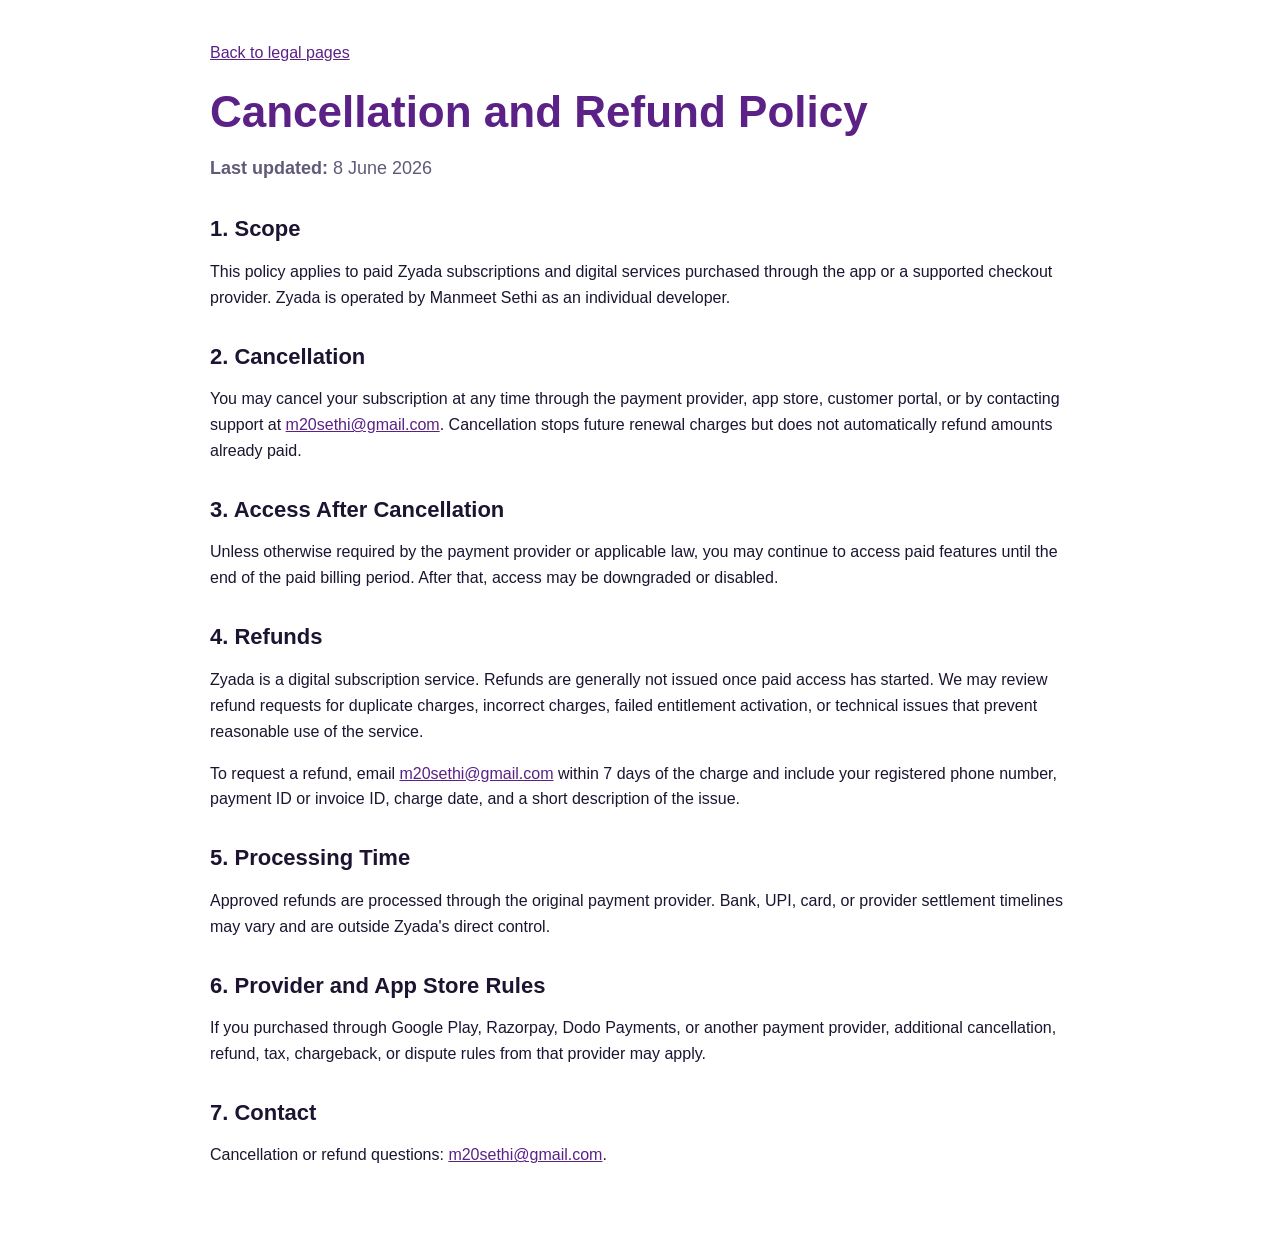
==== cancellation-and-refund.html @ 958a361d "Add Zyada legal compliance pages" ====
<!doctype html>
<html lang="en">
<head>
  <meta charset="utf-8" />
  <meta name="viewport" content="width=device-width, initial-scale=1" />
  <title>Zyada Cancellation and Refund Policy</title>
  <link rel="stylesheet" href="./styles.css" />
</head>
<body>
  <main class="wrap">
    <a class="back" href="./index.html">Back to legal pages</a>
    <h1>Cancellation and Refund Policy</h1>
    <p class="lead"><strong>Last updated:</strong> 8 June 2026</p>

    <h2>1. Scope</h2>
    <p>
      This policy applies to paid Zyada subscriptions and digital services purchased through the app or a
      supported checkout provider. Zyada is operated by Manmeet Sethi as an individual developer.
    </p>

    <h2>2. Cancellation</h2>
    <p>
      You may cancel your subscription at any time through the payment provider, app store, customer portal,
      or by contacting support at <a href="mailto:m20sethi@gmail.com">m20sethi@gmail.com</a>. Cancellation
      stops future renewal charges but does not automatically refund amounts already paid.
    </p>

    <h2>3. Access After Cancellation</h2>
    <p>
      Unless otherwise required by the payment provider or applicable law, you may continue to access paid
      features until the end of the paid billing period. After that, access may be downgraded or disabled.
    </p>

    <h2>4. Refunds</h2>
    <p>
      Zyada is a digital subscription service. Refunds are generally not issued once paid access has started.
      We may review refund requests for duplicate charges, incorrect charges, failed entitlement activation,
      or technical issues that prevent reasonable use of the service.
    </p>
    <p>
      To request a refund, email <a href="mailto:m20sethi@gmail.com">m20sethi@gmail.com</a> within 7 days of
      the charge and include your registered phone number, payment ID or invoice ID, charge date, and a short
      description of the issue.
    </p>

    <h2>5. Processing Time</h2>
    <p>
      Approved refunds are processed through the original payment provider. Bank, UPI, card, or provider
      settlement timelines may vary and are outside Zyada's direct control.
    </p>

    <h2>6. Provider and App Store Rules</h2>
    <p>
      If you purchased through Google Play, Razorpay, Dodo Payments, or another payment provider, additional
      cancellation, refund, tax, chargeback, or dispute rules from that provider may apply.
    </p>

    <h2>7. Contact</h2>
    <p>
      Cancellation or refund questions: <a href="mailto:m20sethi@gmail.com">m20sethi@gmail.com</a>.
    </p>
  </main>
</body>
</html>
---- styles.css ----
:root {
  color-scheme: light;
  --ink: #1c1430;
  --muted: #615978;
  --brand: #5b2186;
  --soft: #f7f2fb;
  --border: #e8dff0;
  --white: #ffffff;
}
* { box-sizing: border-box; }
body {
  margin: 0;
  background: var(--white);
  color: var(--ink);
  font-family: -apple-system, BlinkMacSystemFont, "Segoe UI", Roboto, Inter, Arial, sans-serif;
  line-height: 1.62;
}
.wrap {
  max-width: 900px;
  margin: 0 auto;
  padding: 40px 20px 56px;
}
.eyebrow {
  margin: 0 0 8px;
  color: var(--brand);
  font-weight: 700;
  letter-spacing: 0;
  text-transform: uppercase;
}
h1 {
  margin: 0 0 10px;
  color: var(--brand);
  font-size: clamp(32px, 6vw, 44px);
  line-height: 1.1;
}
h2 {
  margin: 32px 0 10px;
  font-size: 22px;
  line-height: 1.25;
}
h3 {
  margin: 22px 0 8px;
  font-size: 18px;
}
p, li { font-size: 16px; }
a { color: var(--brand); }
.lead {
  max-width: 760px;
  color: var(--muted);
  font-size: 18px;
}
.grid {
  display: grid;
  grid-template-columns: repeat(auto-fit, minmax(240px, 1fr));
  gap: 14px;
  margin: 28px 0 36px;
}
.card {
  display: block;
  padding: 18px;
  border: 1px solid var(--border);
  border-radius: 8px;
  background: var(--soft);
  text-decoration: none;
}
.card span {
  display: block;
  color: var(--ink);
  font-weight: 700;
}
.card small {
  display: block;
  margin-top: 6px;
  color: var(--muted);
}
.summary {
  margin: 24px 0;
  padding: 18px;
  border: 1px solid var(--border);
  background: var(--soft);
  border-radius: 8px;
}
table {
  width: 100%;
  border-collapse: collapse;
  margin: 16px 0;
  font-size: 15px;
}
th, td {
  border: 1px solid var(--border);
  padding: 10px;
  text-align: left;
  vertical-align: top;
}
th { background: var(--soft); }
ul { padding-left: 22px; }
footer {
  margin-top: 36px;
  padding-top: 18px;
  border-top: 1px solid var(--border);
  color: var(--muted);
}
.back {
  display: inline-block;
  margin-bottom: 22px;
}
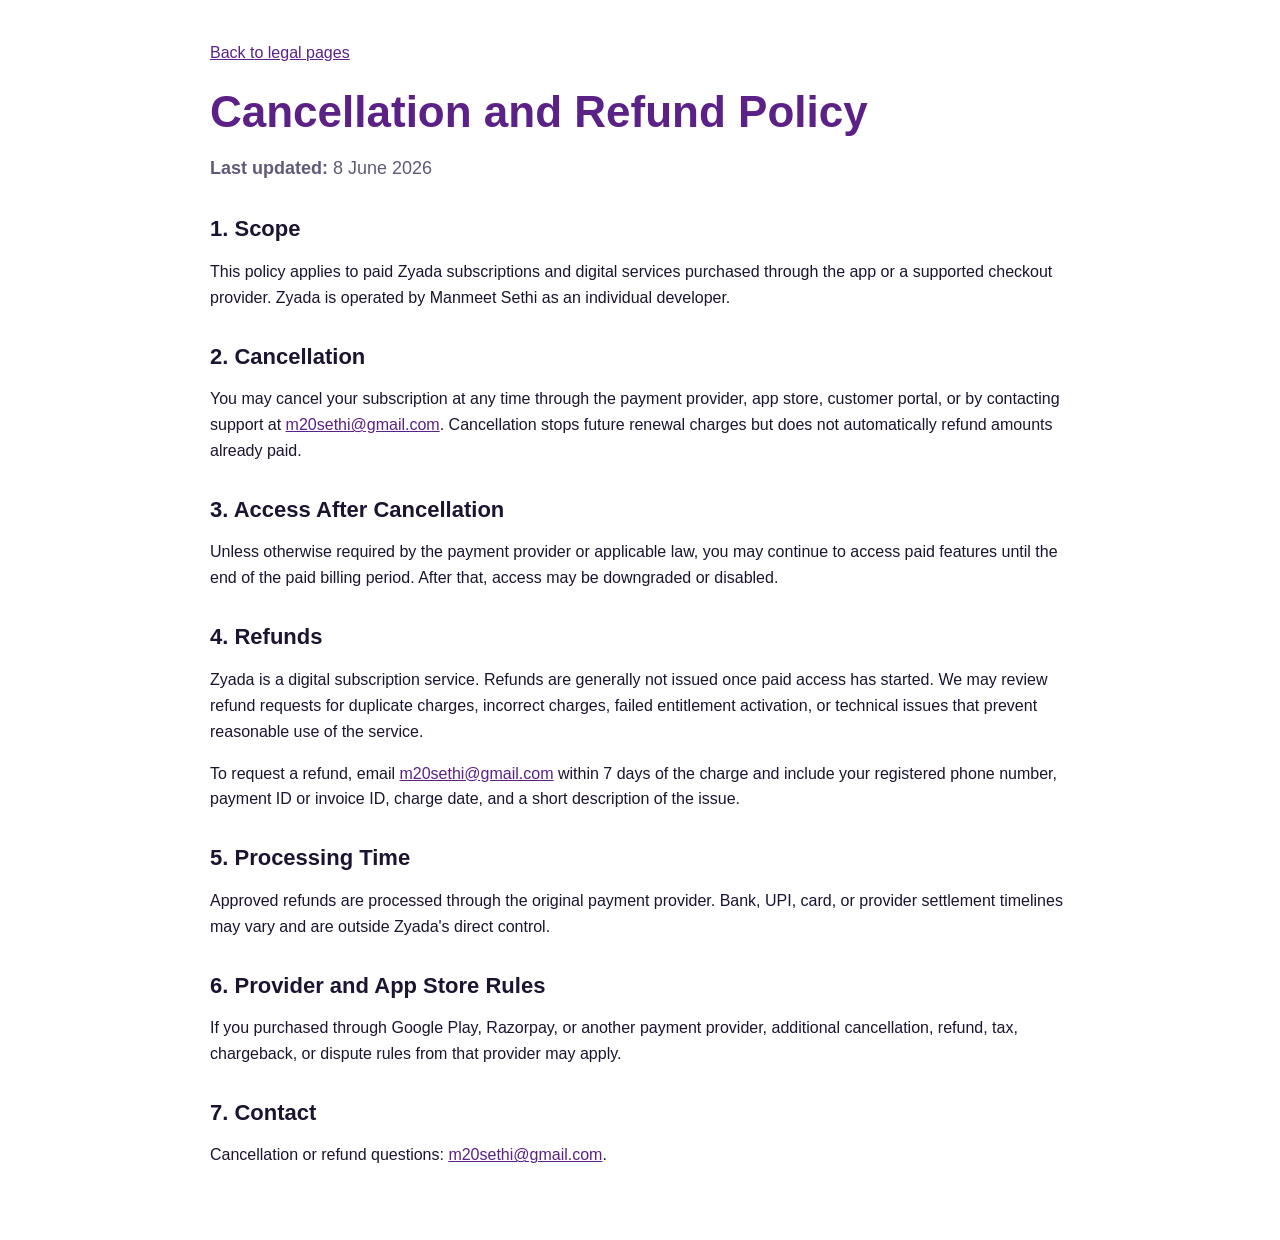
==== commit 49d10991: "Restore root privacy policy page" ====
--- a/cancellation-and-refund.html
+++ b/cancellation-and-refund.html
@@ -51,7 +51,7 @@
 
     <h2>6. Provider and App Store Rules</h2>
     <p>
-      If you purchased through Google Play, Razorpay, Dodo Payments, or another payment provider, additional
+      If you purchased through Google Play, Razorpay, or another payment provider, additional
       cancellation, refund, tax, chargeback, or dispute rules from that provider may apply.
     </p>
 
